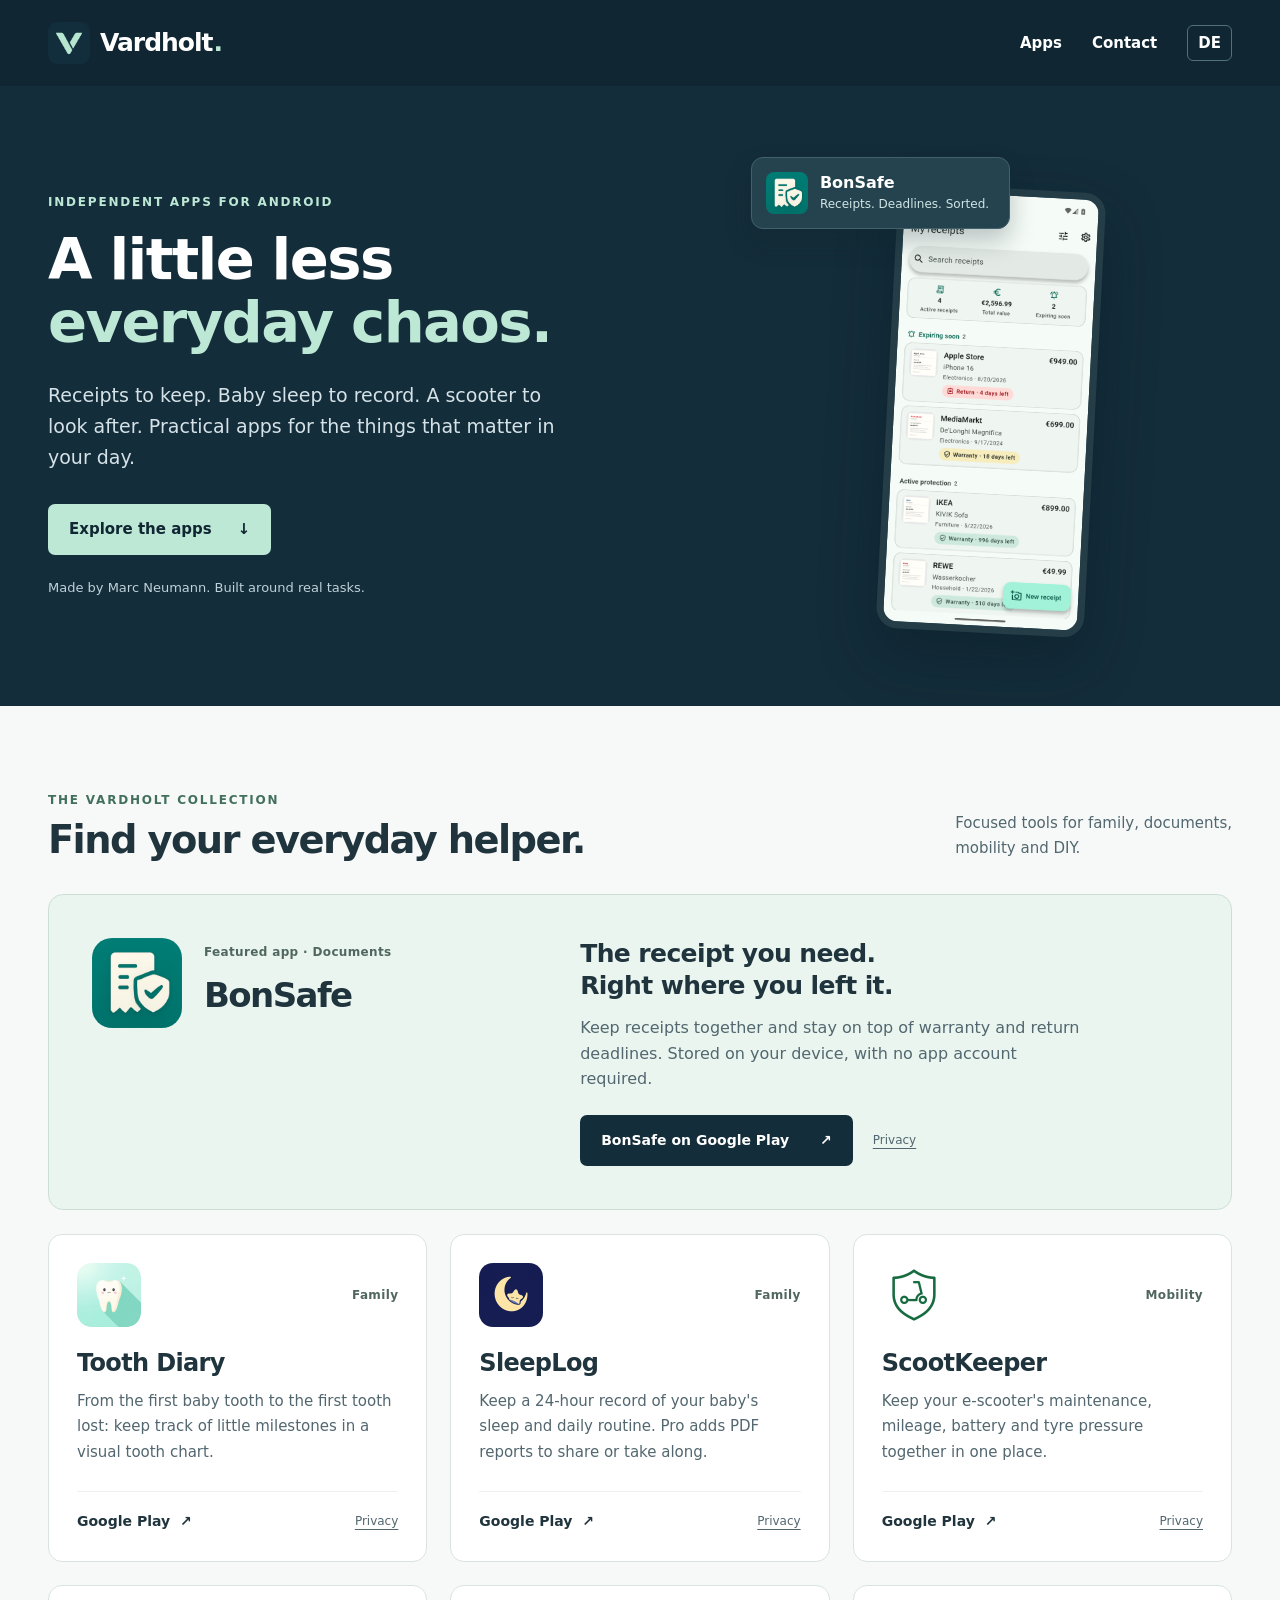
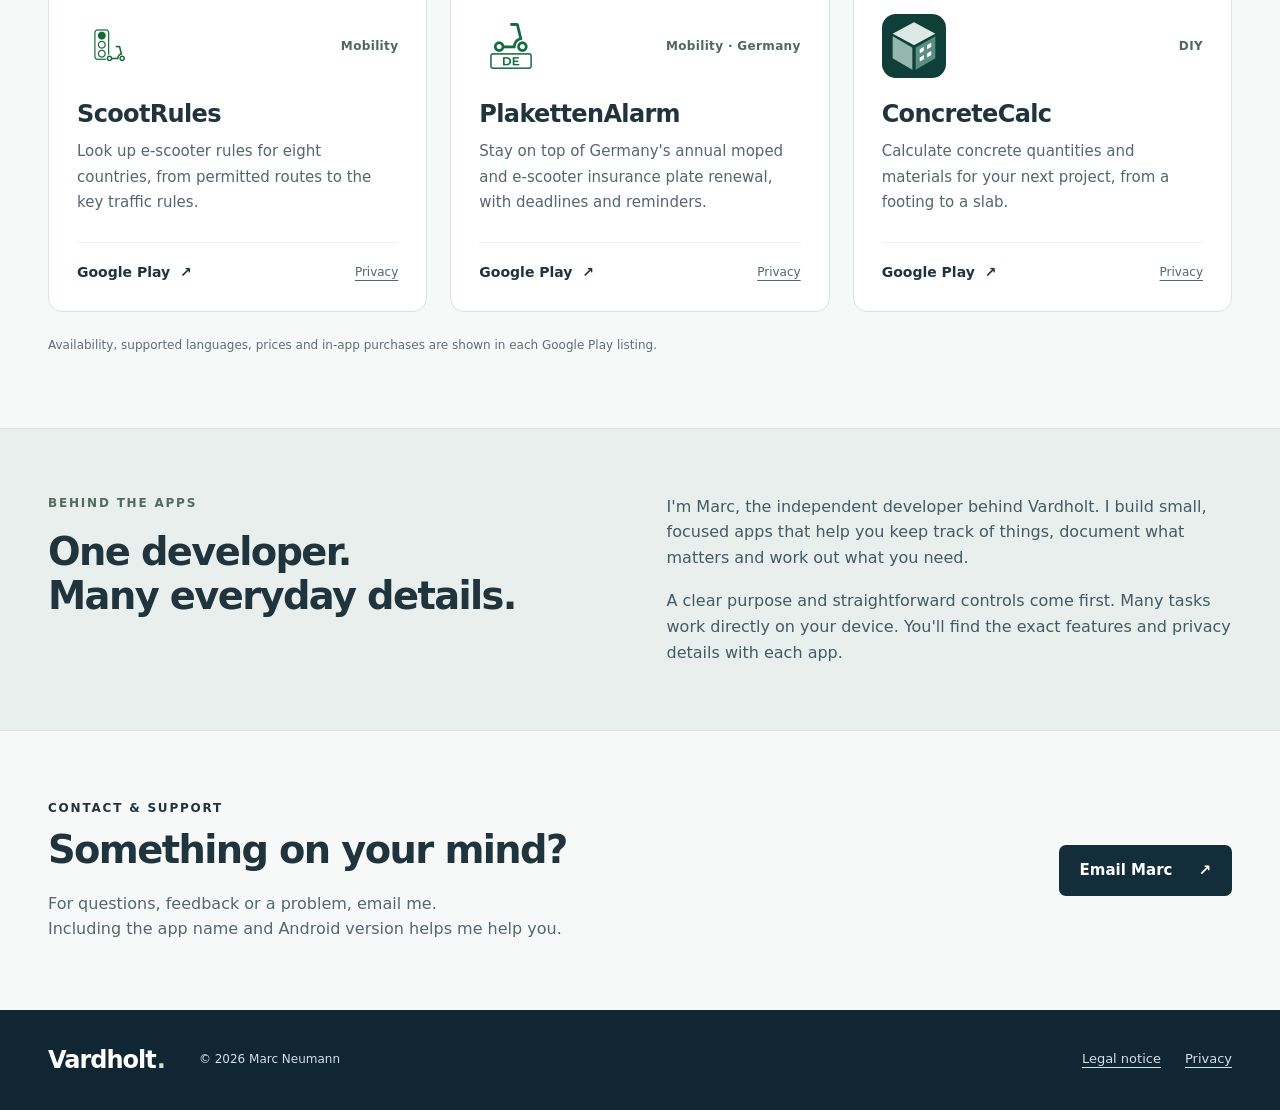
==== en/index.html @ f0db3913 "Build bilingual Vardholt developer website" ====
<!doctype html>
<html lang="en">
<head>
<meta charset="utf-8">
<meta name="viewport" content="width=device-width, initial-scale=1">
<meta name="color-scheme" content="light">
<meta name="theme-color" content="#142d3a">
<meta name="description" content="Discover BonSafe, Tooth Diary, SleepLog and more. Independent Android apps for family, documents, mobility and DIY.">
<meta name="referrer" content="strict-origin-when-cross-origin">
<title>Vardholt — Practical apps for everyday life</title>
<link rel="canonical" href="https://scorparc.github.io/en/">
<link rel="alternate" hreflang="de" href="https://scorparc.github.io/">
<link rel="alternate" hreflang="en" href="https://scorparc.github.io/en/">
<link rel="icon" type="image/png" href="../assets/vardholt.png">
<link rel="stylesheet" href="../style.css">
<meta property="og:type" content="website">
<meta property="og:site_name" content="Vardholt">
<meta property="og:title" content="Vardholt — Practical apps for everyday life">
<meta property="og:description" content="Discover BonSafe, Tooth Diary, SleepLog and more. Independent Android apps for family, documents, mobility and DIY.">
<meta property="og:url" content="https://scorparc.github.io/en/">
</head>
<body>
<a class="skip-link" href="#main">Skip to content</a>
<header class="site-header"><div class="wrap header-inner">
<a class="brand" href="./" aria-label="Vardholt home"><img src="../assets/vardholt.png" width="42" height="42" alt="">Vardholt<span class="brand-dot" aria-hidden="true">.</span></a>
<nav aria-label="Main navigation"><a href="#apps">Apps</a><a href="#contact">Contact</a><a class="language" href="../" lang="de" aria-label="Deutsch">DE</a></nav>
</div></header>
<main id="main">
<section class="hero"><div class="wrap hero-grid"><div class="hero-copy">
<p class="eyebrow">Independent apps for Android</p>
<h1>A little less<br><span>everyday chaos.</span></h1>
<p class="hero-intro">Receipts to keep. Baby sleep to record. A scooter to look after. Practical apps for the things that matter in your day.</p>
<a class="button button-mint" href="#apps">Explore the apps <span aria-hidden="true">↓</span></a>
<p class="hero-note">Made by Marc Neumann. Built around real tasks.</p>
</div><div class="hero-preview"><div class="preview-tag"><img src="../assets/bonsafe.png" width="42" height="42" alt=""><div><strong>BonSafe</strong><span>Receipts. Deadlines. Sorted.</span></div></div>
<img class="phone-screen" src="../assets/bonsafe-preview-en.png" alt="BonSafe dashboard with saved receipts and upcoming warranty deadlines." width="1080" height="2400" fetchpriority="high">
</div></div></section>
<section class="apps-section wrap" id="apps" aria-labelledby="apps-title"><div class="section-heading"><div><p class="eyebrow">The Vardholt collection</p><h2 id="apps-title">Find your everyday helper.</h2></div><p>Focused tools for family, documents, <br>mobility and DIY.</p></div>
<article class="featured-app"><div class="featured-identity"><img src="../assets/bonsafe.png" width="108" height="108" alt="" loading="lazy"><div><span class="category">Featured app · Documents</span><h3>BonSafe</h3></div></div>
<div class="featured-copy"><h4>The receipt you need.<br>Right where you left it.</h4><p>Keep receipts together and stay on top of warranty and return deadlines. Stored on your device, with no app account required.</p>
<div class="app-links"><a class="button button-dark" href="https://play.google.com/store/apps/details?id=de.bonsafe.app&amp;hl=en">BonSafe on Google Play <span aria-hidden="true">↗</span></a><a class="privacy-link" href="https://scorparc.github.io/legal/bonsafe/datenschutz_en.html">Privacy</a></div></div></article>
<div class="app-grid"><article class="app-card"><div class="app-card-top"><img src="../assets/tooth-diary.png" alt="" width="68" height="68" loading="lazy"><span class="category">Family</span></div><h3>Tooth Diary</h3><p>From the first baby tooth to the first tooth lost: keep track of little milestones in a visual tooth chart.</p><div class="app-links"><a href="https://play.google.com/store/apps/details?id=de.zahntagebuch.app&amp;hl=en" aria-label="Tooth Diary on Google Play">Google Play <span aria-hidden="true">↗</span></a><a class="privacy-link" href="https://scorparc.github.io/legal/zahntagebuch/datenschutz_en.html">Privacy</a></div></article>
<article class="app-card"><div class="app-card-top"><img src="../assets/sleep-log.png" alt="" width="68" height="68" loading="lazy"><span class="category">Family</span></div><h3>SleepLog</h3><p>Keep a 24-hour record of your baby's sleep and daily routine. Pro adds PDF reports to share or take along.</p><div class="app-links"><a href="https://play.google.com/store/apps/details?id=de.sleeplog.app&amp;hl=en" aria-label="SleepLog on Google Play">Google Play <span aria-hidden="true">↗</span></a><a class="privacy-link" href="https://scorparc.github.io/legal/sleeplog/datenschutz_en.html">Privacy</a></div></article>
<article class="app-card"><div class="app-card-top"><img src="../assets/scoot-keeper.png" alt="" width="68" height="68" loading="lazy"><span class="category">Mobility</span></div><h3>ScootKeeper</h3><p>Keep your e-scooter's maintenance, mileage, battery and tyre pressure together in one place.</p><div class="app-links"><a href="https://play.google.com/store/apps/details?id=de.scootkeeper.app&amp;hl=en" aria-label="ScootKeeper on Google Play">Google Play <span aria-hidden="true">↗</span></a><a class="privacy-link" href="https://scorparc.github.io/legal/scootkeeper/datenschutz_en.html">Privacy</a></div></article>
<article class="app-card"><div class="app-card-top"><img src="../assets/scoot-rules.png" alt="" width="68" height="68" loading="lazy"><span class="category">Mobility</span></div><h3>ScootRules</h3><p>Look up e-scooter rules for eight countries, from permitted routes to the key traffic rules.</p><div class="app-links"><a href="https://play.google.com/store/apps/details?id=de.scootrules.app&amp;hl=en" aria-label="ScootRules on Google Play">Google Play <span aria-hidden="true">↗</span></a><a class="privacy-link" href="https://scorparc.github.io/legal/scootrules/datenschutz_en.html">Privacy</a></div></article>
<article class="app-card"><div class="app-card-top"><img src="../assets/plate-alert.png" alt="" width="68" height="68" loading="lazy"><span class="category">Mobility · Germany</span></div><h3>PlakettenAlarm</h3><p>Stay on top of Germany's annual moped and e-scooter insurance plate renewal, with deadlines and reminders.</p><div class="app-links"><a href="https://play.google.com/store/apps/details?id=de.plakettenalarm.app&amp;hl=en" aria-label="PlakettenAlarm on Google Play">Google Play <span aria-hidden="true">↗</span></a><a class="privacy-link" href="https://scorparc.github.io/legal/plakettenalarm/datenschutz_en.html">Privacy</a></div></article>
<article class="app-card"><div class="app-card-top"><img src="../assets/concrete-calc.png" alt="" width="68" height="68" loading="lazy"><span class="category">DIY</span></div><h3>ConcreteCalc</h3><p>Calculate concrete quantities and materials for your next project, from a footing to a slab.</p><div class="app-links"><a href="https://play.google.com/store/apps/details?id=de.concretecalc.app&amp;hl=en" aria-label="ConcreteCalc on Google Play">Google Play <span aria-hidden="true">↗</span></a><a class="privacy-link" href="https://scorparc.github.io/legal/concretecalc/datenschutz_en.html">Privacy</a></div></article></div><p class="store-note">Availability, supported languages, prices and in-app purchases are shown in each Google Play listing.</p></section>
<section class="about-section" aria-labelledby="about-title"><div class="wrap about-grid"><div><p class="eyebrow">Behind the apps</p><h2 id="about-title">One developer.<br>Many everyday details.</h2></div><div class="about-copy">
<p>I'm Marc, the independent developer behind Vardholt. I build small, focused apps that help you keep track of things, document what matters and work out what you need.</p>
<p>A clear purpose and straightforward controls come first. Many tasks work directly on your device. You'll find the exact features and privacy details with each app.</p>
</div></div></section>
<section class="contact-section wrap" id="contact" aria-labelledby="contact-title"><div><p class="eyebrow">Contact & support</p><h2 id="contact-title">Something on your mind?</h2><p>For questions, feedback or a problem, email me.<br>Including the app name and Android version helps me help you.</p></div><a class="button button-dark" href="mailto:marc.neumann.neu@gmail.com">Email Marc <span aria-hidden="true">↗</span></a></section>
</main>
<footer class="site-footer"><div class="wrap footer-inner"><a class="brand footer-brand" href="./">Vardholt<span class="brand-dot" aria-hidden="true">.</span></a><p>© 2026 Marc Neumann</p><nav aria-label="Legal information"><a href="https://scorparc.github.io/legal/impressum_en.html">Legal notice</a><a href="privacy.html">Privacy</a></nav></div></footer>
</body>
</html>
---- style.css ----
:root{--ink:#142d3a;--ink-deep:#102632;--mint:#bce8d5;--mint-light:#eaf5ef;--text:#20343d;--muted:#52676f;--paper:#f7f9f8;--line:#d9e4df}
*{box-sizing:border-box}html{scroll-behavior:smooth;scroll-padding-top:30px}body{margin:0;background:var(--paper);color:var(--text);font-family:system-ui,-apple-system,"Segoe UI",sans-serif;font-size:16px;line-height:1.6}a{color:inherit;text-underline-offset:4px}a:focus-visible{outline:3px solid #087b58;outline-offset:5px}img{display:block;max-width:100%;height:auto}.wrap{width:min(1184px,calc(100% - 80px));margin-inline:auto}.skip-link{position:absolute;top:-100px;left:16px;z-index:10;background:white;padding:12px}.skip-link:focus{top:8px}
.site-header{background:var(--ink-deep);color:#fff}.header-inner{min-height:86px;display:flex;align-items:center;justify-content:space-between;gap:20px}.brand{display:inline-flex;align-items:center;gap:10px;font-size:25px;font-weight:720;letter-spacing:-1px;text-decoration:none}.brand img{border-radius:9px}.brand-dot{color:var(--mint);margin-left:-9px}.site-header nav{display:flex;gap:30px;align-items:center}.site-header nav a{text-decoration:none;font-size:15px;font-weight:550}.site-header nav a:hover{text-decoration:underline}.language{padding:5px 10px;border:1px solid #52717c;border-radius:6px}
.hero{background:var(--ink);color:white;overflow:hidden}.hero-grid{display:grid;grid-template-columns:1.15fr .85fr;align-items:center;gap:52px;min-height:620px;padding-block:56px}.eyebrow{text-transform:uppercase;font-size:12px;letter-spacing:1.8px;font-weight:700;line-height:1.5;margin:0 0 18px}.hero .eyebrow{color:var(--mint)}h1,h2,h3,h4{line-height:1.08;letter-spacing:-1.6px;margin:0}h1{font-size:clamp(44px,4.5vw,65px);font-weight:720}.hero h1 span{color:var(--mint)}.hero-intro{max-width:510px;color:#d5e2e7;font-size:19px;line-height:1.65;margin:26px 0 30px}.button{display:inline-flex;align-items:center;justify-content:center;gap:26px;min-height:51px;padding:12px 21px;border-radius:7px;text-decoration:none;font-weight:650;font-size:15px;transition:transform .15s,background .15s}.button:hover{transform:translateY(-2px)}.button-mint{background:var(--mint);color:var(--ink-deep)}.button-mint:hover{background:#d7f4e6}.button-dark{background:var(--ink);color:#fff}.button-dark:hover{background:#244b5a}.hero-note{font-size:13px;color:#bed2d9;margin:23px 0 0}.hero-preview{min-height:490px;display:flex;align-items:center;justify-content:center;position:relative;padding-top:30px}.phone-screen{width:208px;border-radius:21px;border:7px solid #243d47;box-shadow:0 25px 55px #081c2670;transform:rotate(3deg)}.preview-tag{position:absolute;z-index:1;top:6px;left:0;display:flex;gap:12px;align-items:center;padding:14px 20px 14px 14px;border:1px solid #43616c;border-radius:12px;background:#24434e;box-shadow:0 12px 25px #0c222840}.preview-tag img{border-radius:8px}.preview-tag strong,.preview-tag span{display:block}.preview-tag strong{font-size:16px;line-height:1.4}.preview-tag span{font-size:12px;color:#d2e4e5}
.apps-section{padding-block:85px 72px}.section-heading{display:flex;justify-content:space-between;gap:30px;align-items:flex-end;margin-bottom:34px}.section-heading .eyebrow{color:#43705d;margin-bottom:10px}h2{font-size:clamp(29px,3vw,39px);font-weight:690}.section-heading>p{color:var(--muted);font-size:15px;margin:0;line-height:1.65}.featured-app{display:grid;grid-template-columns:1fr 1.35fr;gap:38px;background:var(--mint-light);padding:43px;border:1px solid #cddfd4;border-radius:15px;margin-bottom:24px}.featured-identity{display:flex;align-items:flex-start;gap:22px}.featured-identity img{width:90px;border-radius:20px}.featured-identity h3{font-size:34px;margin-top:13px}.category{color:#506660;font-size:12px;font-weight:650;letter-spacing:.35px;line-height:1.5}.featured-copy h4{font-size:25px;letter-spacing:-.6px;line-height:1.25}.featured-copy p{color:var(--muted);margin:14px 0 23px;max-width:510px}.app-links{display:flex;align-items:center;gap:20px;flex-wrap:wrap}.app-links>a:first-child{font-weight:650;text-decoration:none;font-size:14px}.app-links>a:first-child:not(.button):hover{text-decoration:underline}.app-links span{margin-left:5px}.privacy-link{font-size:12px;color:#52666f}.app-grid{display:grid;grid-template-columns:repeat(3,1fr);gap:23px}.app-card{background:white;border:1px solid var(--line);border-radius:14px;padding:28px;display:flex;flex-direction:column}.app-card-top{display:flex;justify-content:space-between;gap:16px;align-items:center}.app-card-top img{width:64px;flex:none;border-radius:14px}.app-card-top .category{max-width:150px;text-align:right}.app-card h3{font-size:24px;letter-spacing:-.65px;margin:24px 0 12px}.app-card p{font-size:15px;line-height:1.7;color:var(--muted);margin:0 0 26px}.app-card .app-links{margin-top:auto;justify-content:space-between;gap:10px;padding-top:18px;border-top:1px solid #edf0ee}.store-note{font-size:12px;color:#5c6e75;margin:24px 0 0}
.about-section{background:#e9efec;border-top:1px solid var(--line);border-bottom:1px solid var(--line)}.about-grid{display:grid;grid-template-columns:1fr 1.05fr;gap:80px;padding-block:65px}.about-grid .eyebrow{color:#526b60}.about-grid h2{line-height:1.17}.about-copy p{margin:0 0 18px;color:#425b64;font-size:16px}.about-copy p:last-child{margin:0}.contact-section{padding-block:68px;display:flex;align-items:center;justify-content:space-between;gap:35px}.contact-section .eyebrow{margin-bottom:12px}.contact-section p:not(.eyebrow){color:var(--muted);margin:20px 0 0}.contact-section .button{flex:none}.site-footer{background:var(--ink-deep);color:#d3e0e4}.footer-inner{display:flex;align-items:center;gap:34px;min-height:100px}.footer-brand{font-size:24px;color:white}.footer-inner p{font-size:12px;margin:0;flex:1}.footer-inner nav{display:flex;gap:24px;font-size:13px}.legal-page{max-width:860px;padding-block:68px 90px}.legal-page h1{font-size:46px}.legal-date{color:var(--muted);font-size:14px}.legal-page h2{font-size:24px;margin-top:40px;letter-spacing:-.5px}.legal-page p{line-height:1.8}.legal-page a{overflow-wrap:anywhere}
@media(max-width:1000px){.wrap{width:calc(100% - 48px)}.hero-grid{gap:20px;grid-template-columns:1.25fr .75fr}.hero h1{font-size:47px}.preview-tag{left:-15px}.app-grid{grid-template-columns:repeat(2,1fr)}.section-heading>p br{display:none}.section-heading>p{max-width:270px}.featured-app{grid-template-columns:1fr 1.25fr;padding:30px;gap:24px}.featured-identity{gap:15px}.featured-identity img{width:68px}.featured-identity h3{font-size:29px}.about-grid{gap:42px}}
@media(max-width:650px){html{scroll-padding-top:20px}.wrap{width:calc(100% - 40px)}.header-inner{min-height:74px;gap:14px}.brand{font-size:22px;gap:8px}.brand img{width:34px}.site-header nav{gap:16px}.site-header nav a{font-size:13px}.language{padding:3px 7px}.hero-grid{grid-template-columns:1fr;gap:28px;padding-block:44px 38px}.hero h1{font-size:clamp(38px,8.6vw,54px)}.hero-intro{font-size:17px;margin-top:22px}.hero-note{font-size:12px}.hero-preview{min-height:400px;padding-top:26px;max-width:320px;width:100%;margin-inline:auto}.phone-screen{width:170px}.preview-tag{top:0;left:0;padding:11px 14px 11px 11px}.preview-tag span{font-size:11px}.preview-tag strong{font-size:14px}.preview-tag img{width:35px}.apps-section{padding-block:51px 45px}.section-heading{display:block;margin-bottom:25px}.section-heading>p{max-width:none;margin-top:17px}.section-heading h2{font-size:30px}.featured-app{grid-template-columns:1fr;gap:27px;padding:25px}.featured-identity{align-items:center;gap:17px}.featured-identity img{width:64px;border-radius:14px}.featured-identity h3{margin-top:5px;font-size:29px}.featured-copy h4{font-size:24px}.featured-copy p{font-size:15px}.app-grid{grid-template-columns:1fr;gap:17px}.app-card{padding:25px}.app-card p{font-size:16px}.app-card h3{margin-top:21px}.about-grid{grid-template-columns:1fr;gap:24px;padding-block:46px}.about-grid h2{font-size:30px}.contact-section{padding-block:48px;display:block}.contact-section h2{font-size:30px}.contact-section .button{margin-top:25px}.contact-section br{display:none}.footer-inner{flex-wrap:wrap;gap:17px 25px;padding-block:28px}.footer-inner p{flex:auto}.footer-inner nav{width:100%;gap:22px}.legal-page{padding-block:42px 60px}.legal-page h1{font-size:36px;overflow-wrap:break-word}}
@media(max-width:360px){.header-inner{flex-wrap:wrap;padding-block:14px;gap:12px}.site-header nav{width:100%;justify-content:space-between}.brand{font-size:22px}}
@media(prefers-reduced-motion:reduce){html{scroll-behavior:auto}.button{transition:none}.button:hover{transform:none}}
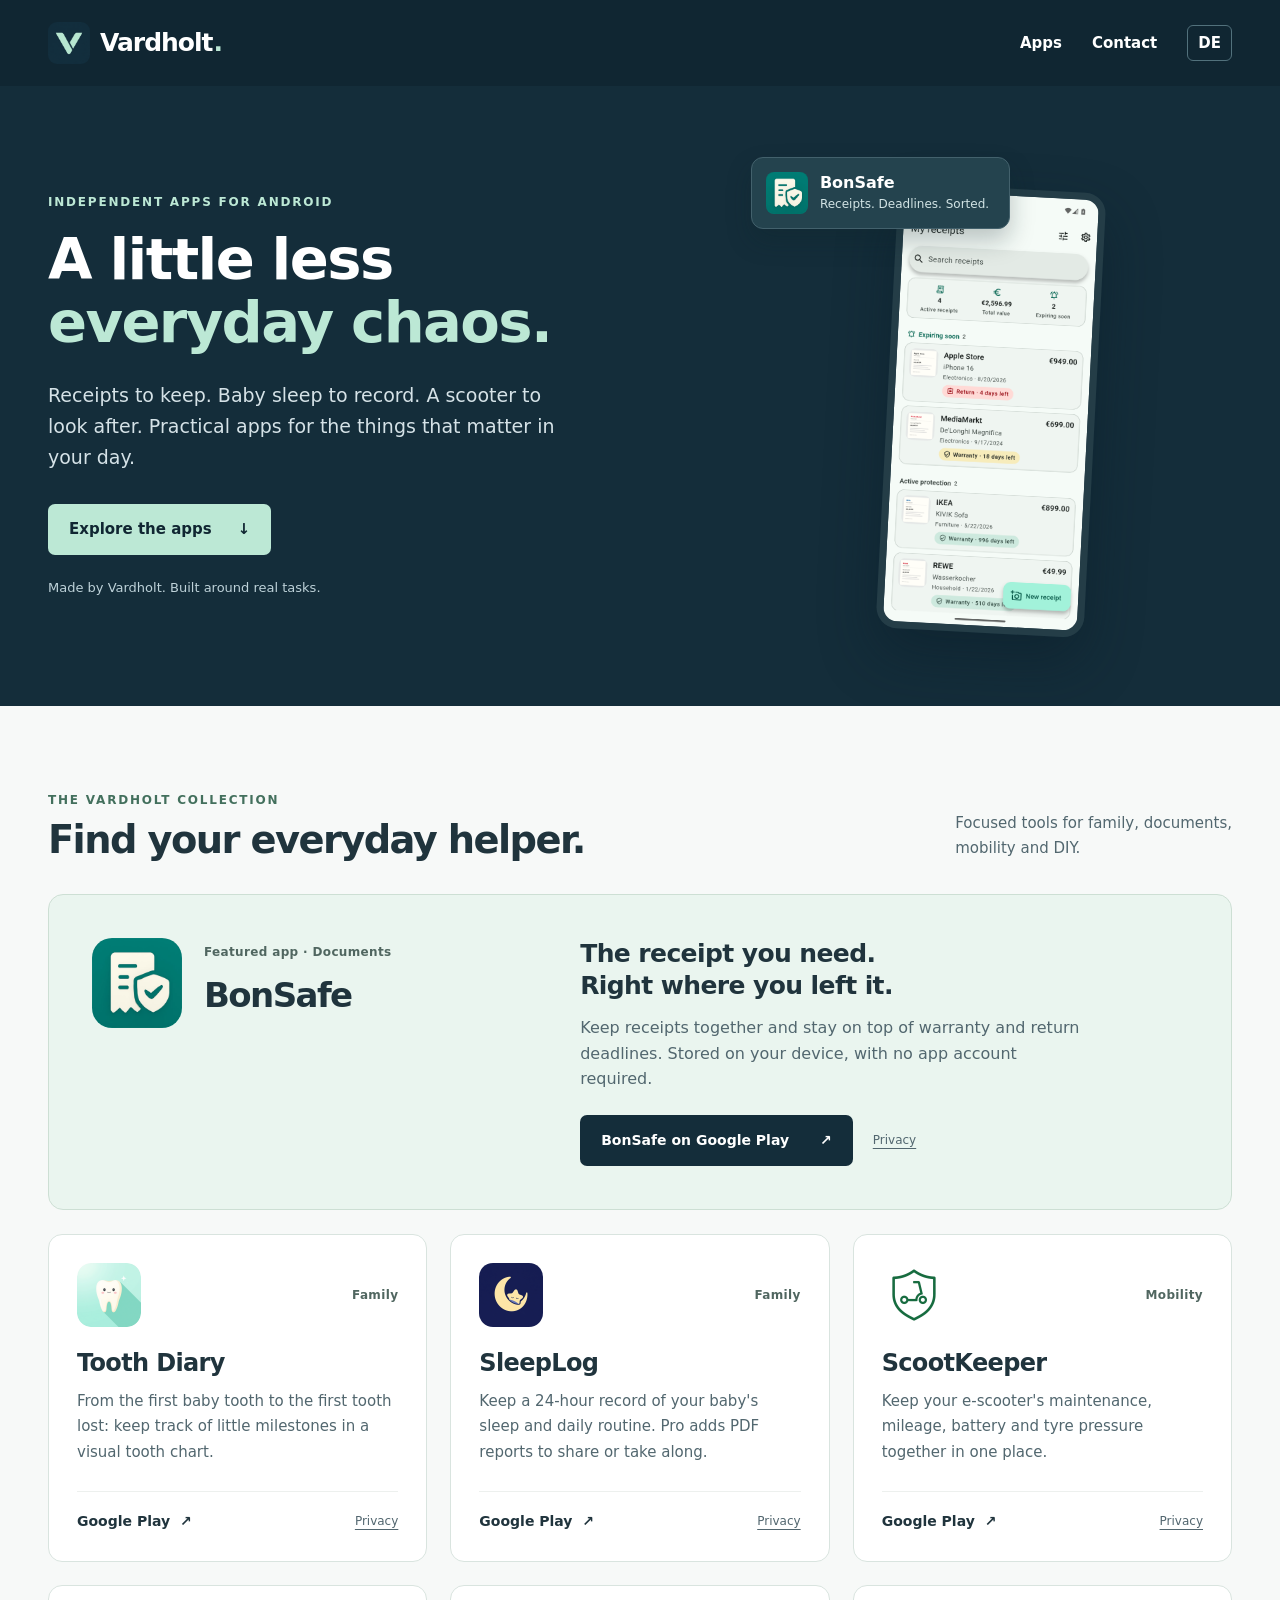
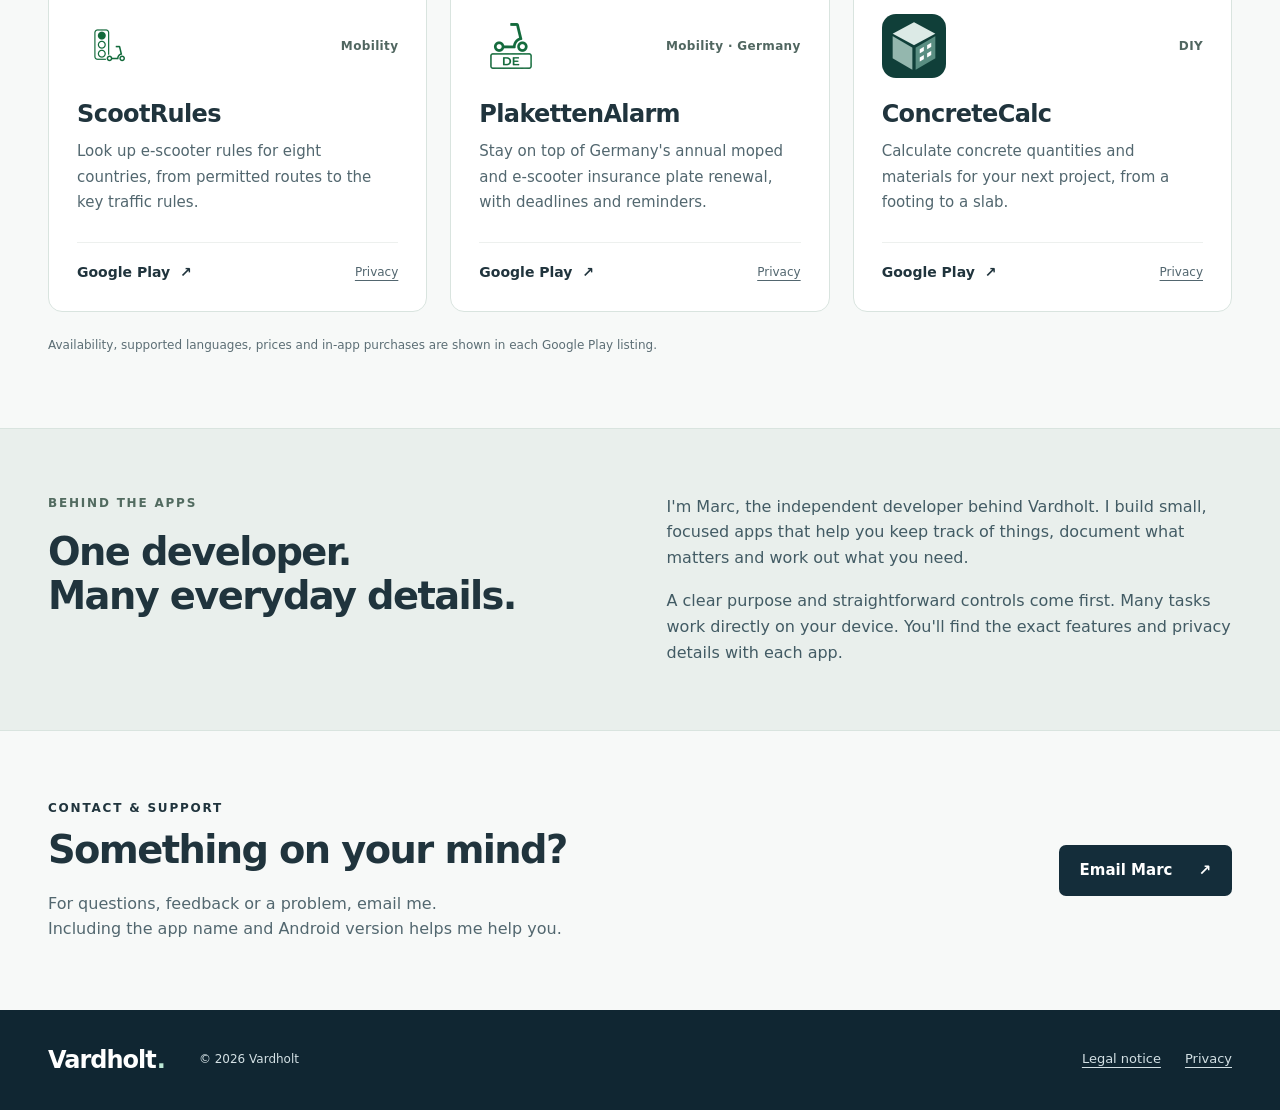
==== commit dd7efc0d: "Publish the current state as a fresh history" ====
--- a/en/index.html
+++ b/en/index.html
@@ -31,7 +31,7 @@
 <h1>A little less<br><span>everyday chaos.</span></h1>
 <p class="hero-intro">Receipts to keep. Baby sleep to record. A scooter to look after. Practical apps for the things that matter in your day.</p>
 <a class="button button-mint" href="#apps">Explore the apps <span aria-hidden="true">↓</span></a>
-<p class="hero-note">Made by Marc Neumann. Built around real tasks.</p>
+<p class="hero-note">Made by Vardholt. Built around real tasks.</p>
 </div><div class="hero-preview"><div class="preview-tag"><img src="../assets/bonsafe.png" width="42" height="42" alt=""><div><strong>BonSafe</strong><span>Receipts. Deadlines. Sorted.</span></div></div>
 <img class="phone-screen" src="../assets/bonsafe-preview-en.png" alt="BonSafe dashboard with saved receipts and upcoming warranty deadlines." width="1080" height="2400" fetchpriority="high">
 </div></div></section>
@@ -49,8 +49,8 @@
 <p>I'm Marc, the independent developer behind Vardholt. I build small, focused apps that help you keep track of things, document what matters and work out what you need.</p>
 <p>A clear purpose and straightforward controls come first. Many tasks work directly on your device. You'll find the exact features and privacy details with each app.</p>
 </div></div></section>
-<section class="contact-section wrap" id="contact" aria-labelledby="contact-title"><div><p class="eyebrow">Contact & support</p><h2 id="contact-title">Something on your mind?</h2><p>For questions, feedback or a problem, email me.<br>Including the app name and Android version helps me help you.</p></div><a class="button button-dark" href="mailto:marc.neumann.neu@gmail.com">Email Marc <span aria-hidden="true">↗</span></a></section>
+<section class="contact-section wrap" id="contact" aria-labelledby="contact-title"><div><p class="eyebrow">Contact & support</p><h2 id="contact-title">Something on your mind?</h2><p>For questions, feedback or a problem, email me.<br>Including the app name and Android version helps me help you.</p></div><a class="button button-dark" href="mailto:vardholt@gmail.com">Email Marc <span aria-hidden="true">↗</span></a></section>
 </main>
-<footer class="site-footer"><div class="wrap footer-inner"><a class="brand footer-brand" href="./">Vardholt<span class="brand-dot" aria-hidden="true">.</span></a><p>© 2026 Marc Neumann</p><nav aria-label="Legal information"><a href="https://scorparc.github.io/legal/impressum_en.html">Legal notice</a><a href="privacy.html">Privacy</a></nav></div></footer>
+<footer class="site-footer"><div class="wrap footer-inner"><a class="brand footer-brand" href="./">Vardholt<span class="brand-dot" aria-hidden="true">.</span></a><p>© 2026 Vardholt</p><nav aria-label="Legal information"><a href="https://scorparc.github.io/legal/impressum_en.html">Legal notice</a><a href="privacy.html">Privacy</a></nav></div></footer>
 </body>
 </html>
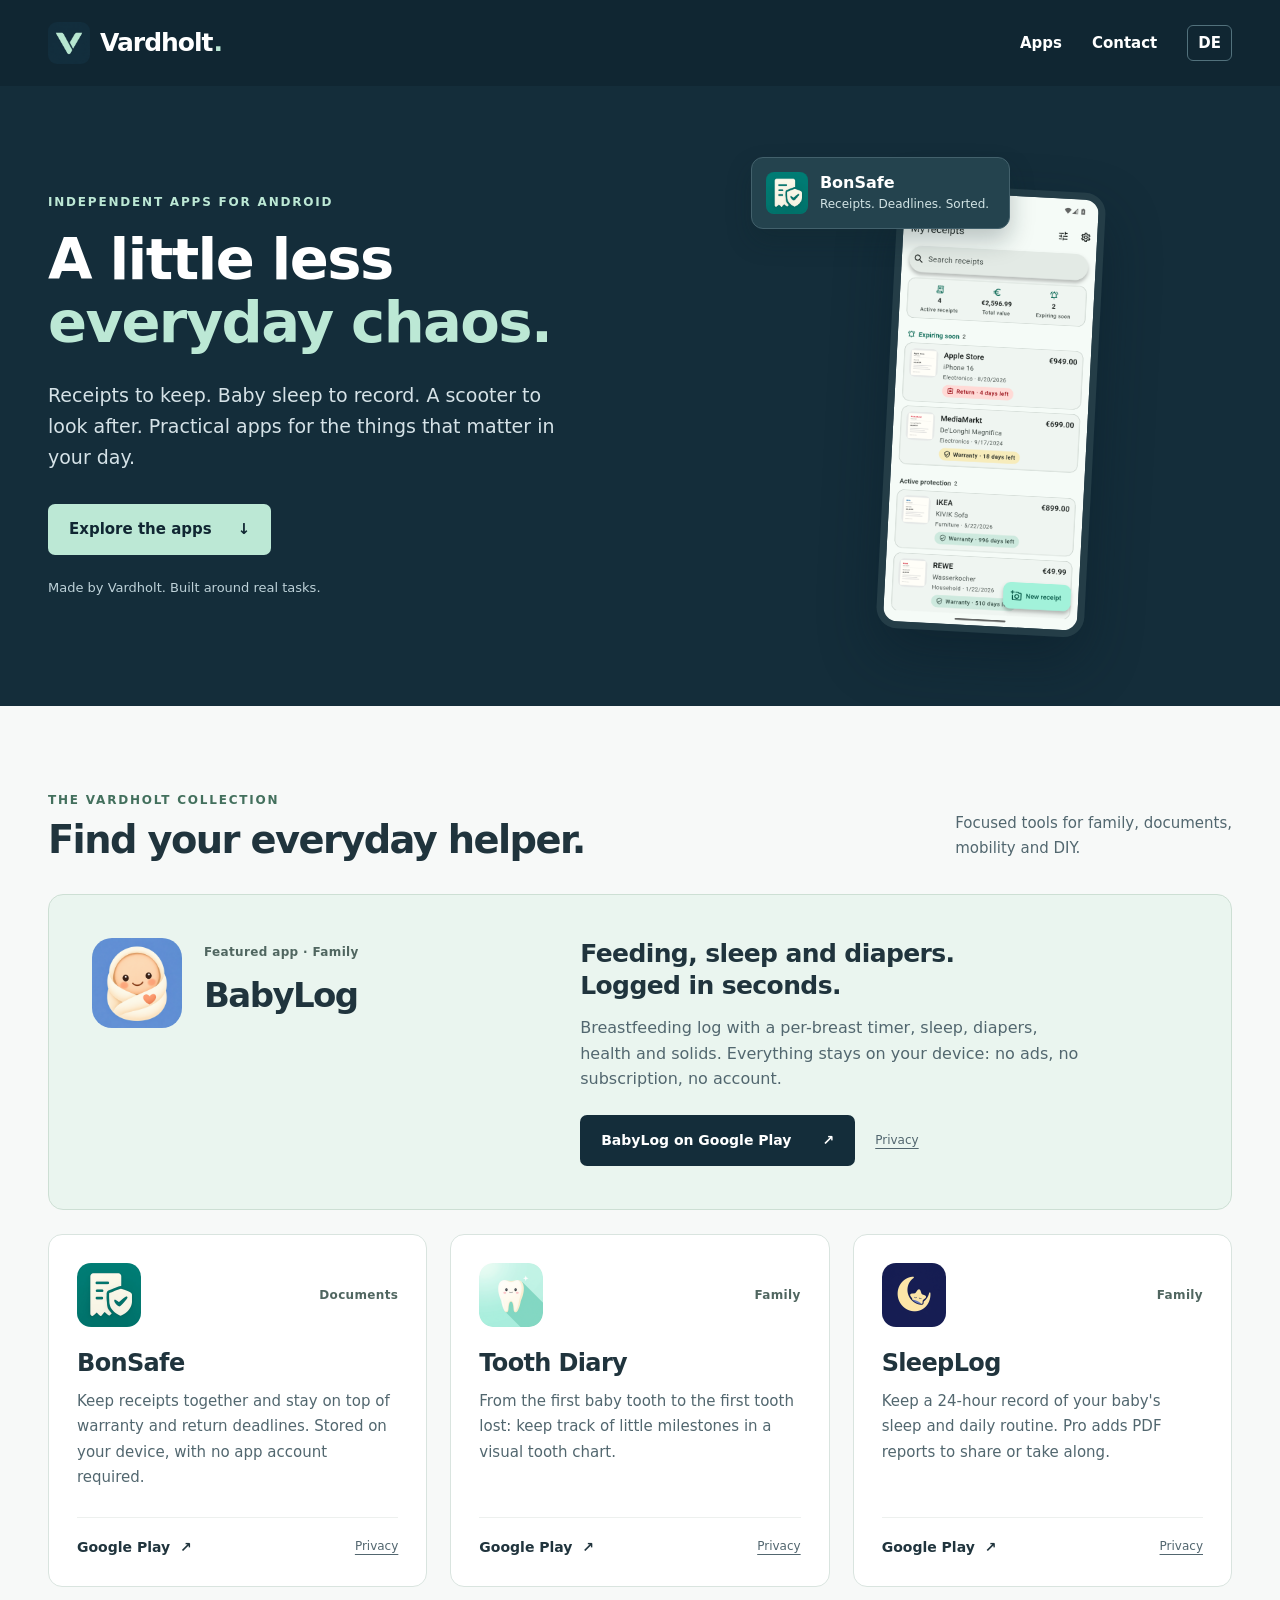
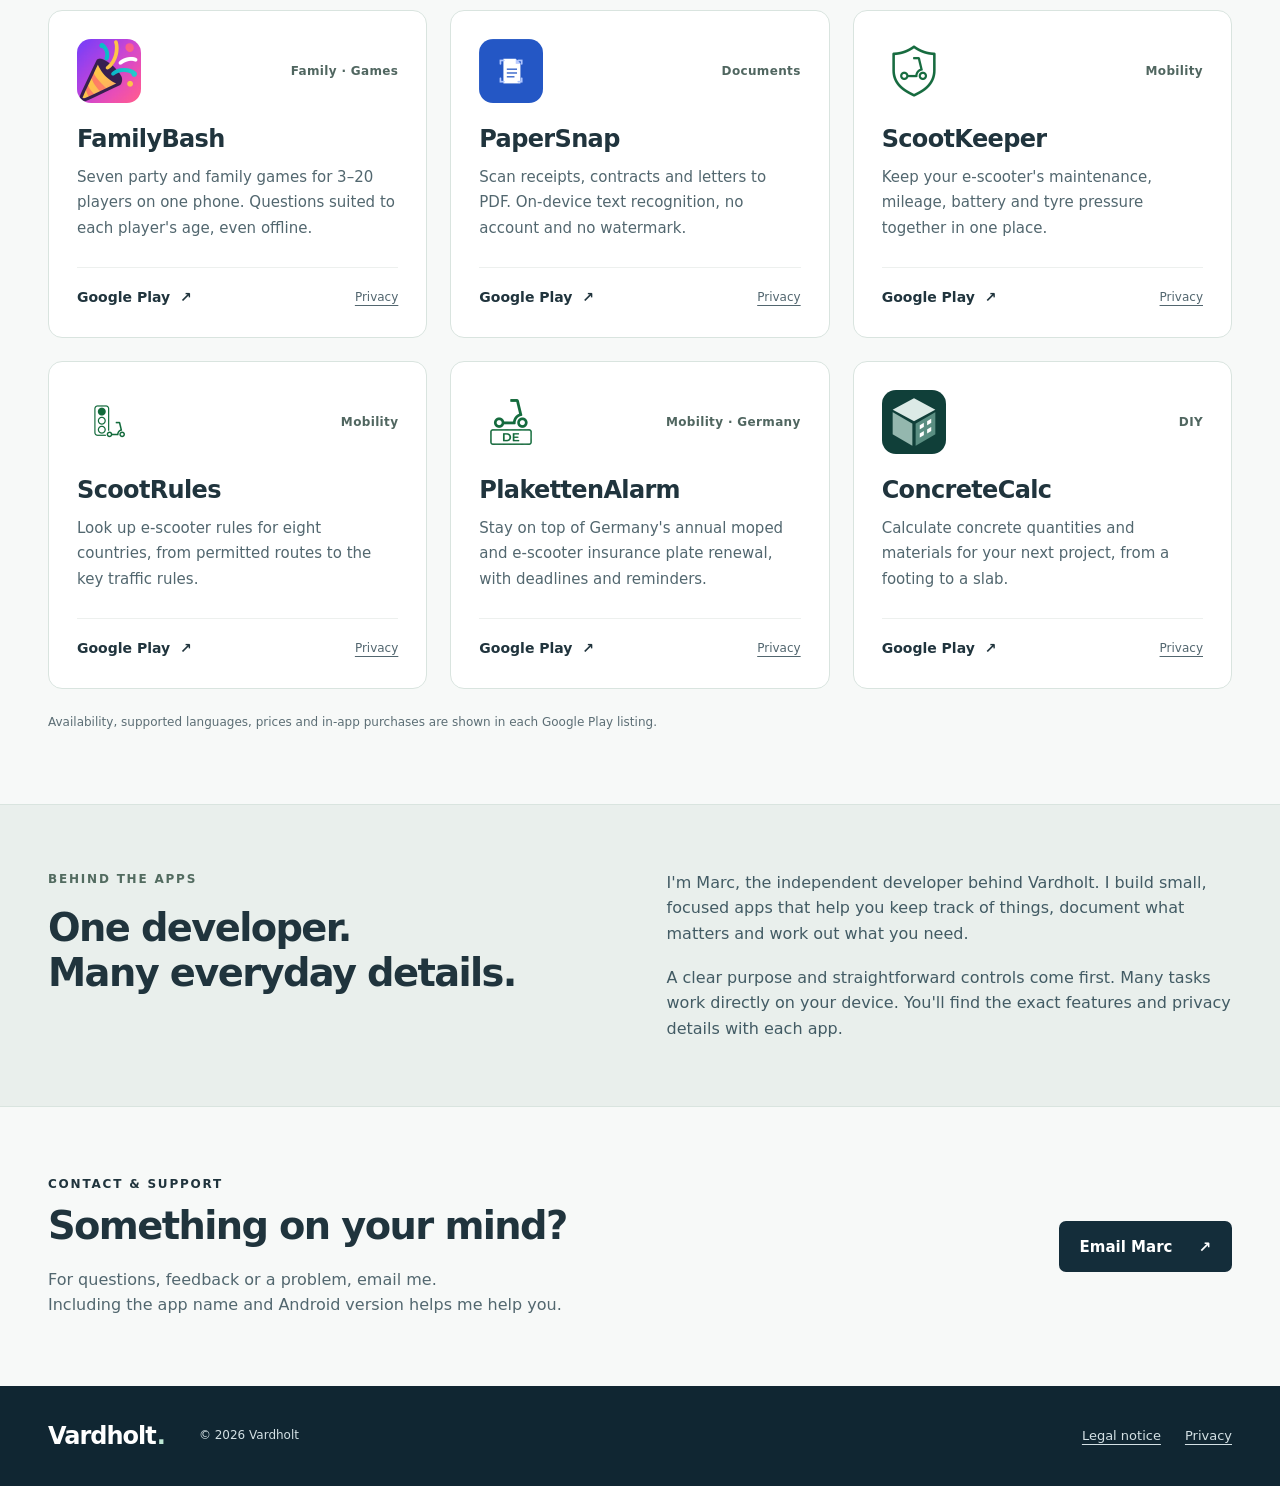
==== commit d65944dc: "Feature BabyLog, add FamilyBash and PaperSnap, tag Play links Co-Authored-By: Claude Opus 5.5 <norep" ====
--- a/en/index.html
+++ b/en/index.html
@@ -5,7 +5,7 @@
 <meta name="viewport" content="width=device-width, initial-scale=1">
 <meta name="color-scheme" content="light">
 <meta name="theme-color" content="#142d3a">
-<meta name="description" content="Discover BonSafe, Tooth Diary, SleepLog and more. Independent Android apps for family, documents, mobility and DIY.">
+<meta name="description" content="BabyLog, BonSafe, ZahnTagebuch, FamilyBash and more: independent Android apps for family, documents, mobility and DIY. Offline-first, no account.">
 <meta name="referrer" content="strict-origin-when-cross-origin">
 <title>Vardholt — Practical apps for everyday life</title>
 <link rel="canonical" href="https://scorparc.github.io/en/">
@@ -16,8 +16,9 @@
 <meta property="og:type" content="website">
 <meta property="og:site_name" content="Vardholt">
 <meta property="og:title" content="Vardholt — Practical apps for everyday life">
-<meta property="og:description" content="Discover BonSafe, Tooth Diary, SleepLog and more. Independent Android apps for family, documents, mobility and DIY.">
+<meta property="og:description" content="BabyLog, BonSafe, ZahnTagebuch, FamilyBash and more: independent Android apps for family, documents, mobility and DIY. Offline-first, no account.">
 <meta property="og:url" content="https://scorparc.github.io/en/">
+<script type="application/ld+json">{"@context":"https://schema.org","@graph":[{"@type":"Organization","@id":"https://scorparc.github.io/#org","name":"Vardholt","url":"https://scorparc.github.io/","logo":"https://scorparc.github.io/assets/vardholt.png","email":"vardholt@gmail.com"},{"@type":"WebSite","name":"Vardholt","url":"https://scorparc.github.io/en/","inLanguage":"en","publisher":{"@id":"https://scorparc.github.io/#org"}},{"@type":"ItemList","name":"Vardholt Apps","itemListElement":[{"@type":"ListItem","position":1,"item":{"@type":"MobileApplication","name":"BabyLog","operatingSystem":"Android","applicationCategory":"HealthApplication","url":"https://play.google.com/store/apps/details?id=de.babylog.app&hl=en","author":{"@id":"https://scorparc.github.io/#org"}}},{"@type":"ListItem","position":2,"item":{"@type":"MobileApplication","name":"BonSafe","operatingSystem":"Android","applicationCategory":"UtilitiesApplication","url":"https://play.google.com/store/apps/details?id=de.bonsafe.app&hl=en","author":{"@id":"https://scorparc.github.io/#org"}}},{"@type":"ListItem","position":3,"item":{"@type":"MobileApplication","name":"ZahnTagebuch","operatingSystem":"Android","applicationCategory":"HealthApplication","url":"https://play.google.com/store/apps/details?id=de.zahntagebuch.app&hl=en","author":{"@id":"https://scorparc.github.io/#org"}}},{"@type":"ListItem","position":4,"item":{"@type":"MobileApplication","name":"SleepLog","operatingSystem":"Android","applicationCategory":"HealthApplication","url":"https://play.google.com/store/apps/details?id=de.sleeplog.app&hl=en","author":{"@id":"https://scorparc.github.io/#org"}}},{"@type":"ListItem","position":5,"item":{"@type":"MobileApplication","name":"FamilyBash","operatingSystem":"Android","applicationCategory":"GameApplication","url":"https://play.google.com/store/apps/details?id=de.familybash.app&hl=en","author":{"@id":"https://scorparc.github.io/#org"}}},{"@type":"ListItem","position":6,"item":{"@type":"MobileApplication","name":"PaperSnap","operatingSystem":"Android","applicationCategory":"BusinessApplication","url":"https://play.google.com/store/apps/details?id=de.papersnap.app&hl=en","author":{"@id":"https://scorparc.github.io/#org"}}},{"@type":"ListItem","position":7,"item":{"@type":"MobileApplication","name":"ScootKeeper","operatingSystem":"Android","applicationCategory":"UtilitiesApplication","url":"https://play.google.com/store/apps/details?id=de.scootkeeper.app&hl=en","author":{"@id":"https://scorparc.github.io/#org"}}},{"@type":"ListItem","position":8,"item":{"@type":"MobileApplication","name":"ScootRules","operatingSystem":"Android","applicationCategory":"TravelApplication","url":"https://play.google.com/store/apps/details?id=de.scootrules.app&hl=en","author":{"@id":"https://scorparc.github.io/#org"}}},{"@type":"ListItem","position":9,"item":{"@type":"MobileApplication","name":"PlakettenAlarm","operatingSystem":"Android","applicationCategory":"UtilitiesApplication","url":"https://play.google.com/store/apps/details?id=de.plakettenalarm.app&hl=en","author":{"@id":"https://scorparc.github.io/#org"}}},{"@type":"ListItem","position":10,"item":{"@type":"MobileApplication","name":"ConcreteCalc","operatingSystem":"Android","applicationCategory":"UtilitiesApplication","url":"https://play.google.com/store/apps/details?id=de.concretecalc.app&hl=en","author":{"@id":"https://scorparc.github.io/#org"}}}]}]}</script>
 </head>
 <body>
 <a class="skip-link" href="#main">Skip to content</a>
@@ -36,15 +37,18 @@
 <img class="phone-screen" src="../assets/bonsafe-preview-en.png" alt="BonSafe dashboard with saved receipts and upcoming warranty deadlines." width="1080" height="2400" fetchpriority="high">
 </div></div></section>
 <section class="apps-section wrap" id="apps" aria-labelledby="apps-title"><div class="section-heading"><div><p class="eyebrow">The Vardholt collection</p><h2 id="apps-title">Find your everyday helper.</h2></div><p>Focused tools for family, documents, <br>mobility and DIY.</p></div>
-<article class="featured-app"><div class="featured-identity"><img src="../assets/bonsafe.png" width="108" height="108" alt="" loading="lazy"><div><span class="category">Featured app · Documents</span><h3>BonSafe</h3></div></div>
-<div class="featured-copy"><h4>The receipt you need.<br>Right where you left it.</h4><p>Keep receipts together and stay on top of warranty and return deadlines. Stored on your device, with no app account required.</p>
-<div class="app-links"><a class="button button-dark" href="https://play.google.com/store/apps/details?id=de.bonsafe.app&amp;hl=en">BonSafe on Google Play <span aria-hidden="true">↗</span></a><a class="privacy-link" href="https://scorparc.github.io/legal/bonsafe/datenschutz_en.html">Privacy</a></div></div></article>
-<div class="app-grid"><article class="app-card"><div class="app-card-top"><img src="../assets/tooth-diary.png" alt="" width="68" height="68" loading="lazy"><span class="category">Family</span></div><h3>Tooth Diary</h3><p>From the first baby tooth to the first tooth lost: keep track of little milestones in a visual tooth chart.</p><div class="app-links"><a href="https://play.google.com/store/apps/details?id=de.zahntagebuch.app&amp;hl=en" aria-label="Tooth Diary on Google Play">Google Play <span aria-hidden="true">↗</span></a><a class="privacy-link" href="https://scorparc.github.io/legal/zahntagebuch/datenschutz_en.html">Privacy</a></div></article>
-<article class="app-card"><div class="app-card-top"><img src="../assets/sleep-log.png" alt="" width="68" height="68" loading="lazy"><span class="category">Family</span></div><h3>SleepLog</h3><p>Keep a 24-hour record of your baby's sleep and daily routine. Pro adds PDF reports to share or take along.</p><div class="app-links"><a href="https://play.google.com/store/apps/details?id=de.sleeplog.app&amp;hl=en" aria-label="SleepLog on Google Play">Google Play <span aria-hidden="true">↗</span></a><a class="privacy-link" href="https://scorparc.github.io/legal/sleeplog/datenschutz_en.html">Privacy</a></div></article>
-<article class="app-card"><div class="app-card-top"><img src="../assets/scoot-keeper.png" alt="" width="68" height="68" loading="lazy"><span class="category">Mobility</span></div><h3>ScootKeeper</h3><p>Keep your e-scooter's maintenance, mileage, battery and tyre pressure together in one place.</p><div class="app-links"><a href="https://play.google.com/store/apps/details?id=de.scootkeeper.app&amp;hl=en" aria-label="ScootKeeper on Google Play">Google Play <span aria-hidden="true">↗</span></a><a class="privacy-link" href="https://scorparc.github.io/legal/scootkeeper/datenschutz_en.html">Privacy</a></div></article>
-<article class="app-card"><div class="app-card-top"><img src="../assets/scoot-rules.png" alt="" width="68" height="68" loading="lazy"><span class="category">Mobility</span></div><h3>ScootRules</h3><p>Look up e-scooter rules for eight countries, from permitted routes to the key traffic rules.</p><div class="app-links"><a href="https://play.google.com/store/apps/details?id=de.scootrules.app&amp;hl=en" aria-label="ScootRules on Google Play">Google Play <span aria-hidden="true">↗</span></a><a class="privacy-link" href="https://scorparc.github.io/legal/scootrules/datenschutz_en.html">Privacy</a></div></article>
-<article class="app-card"><div class="app-card-top"><img src="../assets/plate-alert.png" alt="" width="68" height="68" loading="lazy"><span class="category">Mobility · Germany</span></div><h3>PlakettenAlarm</h3><p>Stay on top of Germany's annual moped and e-scooter insurance plate renewal, with deadlines and reminders.</p><div class="app-links"><a href="https://play.google.com/store/apps/details?id=de.plakettenalarm.app&amp;hl=en" aria-label="PlakettenAlarm on Google Play">Google Play <span aria-hidden="true">↗</span></a><a class="privacy-link" href="https://scorparc.github.io/legal/plakettenalarm/datenschutz_en.html">Privacy</a></div></article>
-<article class="app-card"><div class="app-card-top"><img src="../assets/concrete-calc.png" alt="" width="68" height="68" loading="lazy"><span class="category">DIY</span></div><h3>ConcreteCalc</h3><p>Calculate concrete quantities and materials for your next project, from a footing to a slab.</p><div class="app-links"><a href="https://play.google.com/store/apps/details?id=de.concretecalc.app&amp;hl=en" aria-label="ConcreteCalc on Google Play">Google Play <span aria-hidden="true">↗</span></a><a class="privacy-link" href="https://scorparc.github.io/legal/concretecalc/datenschutz_en.html">Privacy</a></div></article></div><p class="store-note">Availability, supported languages, prices and in-app purchases are shown in each Google Play listing.</p></section>
+<article class="featured-app"><div class="featured-identity"><img src="../assets/baby-log.png" width="108" height="108" alt="" loading="lazy"><div><span class="category">Featured app · Family</span><h3>BabyLog</h3></div></div>
+<div class="featured-copy"><h4>Feeding, sleep and diapers.<br>Logged in seconds.</h4><p>Breastfeeding log with a per-breast timer, sleep, diapers, health and solids. Everything stays on your device: no ads, no subscription, no account.</p>
+<div class="app-links"><a class="button button-dark" href="https://play.google.com/store/apps/details?id=de.babylog.app&amp;hl=en&amp;referrer=utm_source%3Dvardholt_web%26utm_medium%3Dlanding">BabyLog on Google Play <span aria-hidden="true">↗</span></a><a class="privacy-link" href="https://scorparc.github.io/legal/babylog/datenschutz_en.html">Privacy</a></div></div></article>
+<div class="app-grid"><article class="app-card"><div class="app-card-top"><img src="../assets/bonsafe.png" alt="" width="68" height="68" loading="lazy"><span class="category">Documents</span></div><h3>BonSafe</h3><p>Keep receipts together and stay on top of warranty and return deadlines. Stored on your device, with no app account required.</p><div class="app-links"><a href="https://play.google.com/store/apps/details?id=de.bonsafe.app&amp;hl=en&amp;referrer=utm_source%3Dvardholt_web%26utm_medium%3Dlanding" aria-label="BonSafe on Google Play">Google Play <span aria-hidden="true">↗</span></a><a class="privacy-link" href="https://scorparc.github.io/legal/bonsafe/datenschutz_en.html">Privacy</a></div></article>
+<article class="app-card"><div class="app-card-top"><img src="../assets/tooth-diary.png" alt="" width="68" height="68" loading="lazy"><span class="category">Family</span></div><h3>Tooth Diary</h3><p>From the first baby tooth to the first tooth lost: keep track of little milestones in a visual tooth chart.</p><div class="app-links"><a href="https://play.google.com/store/apps/details?id=de.zahntagebuch.app&amp;hl=en&amp;referrer=utm_source%3Dvardholt_web%26utm_medium%3Dlanding" aria-label="Tooth Diary on Google Play">Google Play <span aria-hidden="true">↗</span></a><a class="privacy-link" href="https://scorparc.github.io/legal/zahntagebuch/datenschutz_en.html">Privacy</a></div></article>
+<article class="app-card"><div class="app-card-top"><img src="../assets/sleep-log.png" alt="" width="68" height="68" loading="lazy"><span class="category">Family</span></div><h3>SleepLog</h3><p>Keep a 24-hour record of your baby's sleep and daily routine. Pro adds PDF reports to share or take along.</p><div class="app-links"><a href="https://play.google.com/store/apps/details?id=de.sleeplog.app&amp;hl=en&amp;referrer=utm_source%3Dvardholt_web%26utm_medium%3Dlanding" aria-label="SleepLog on Google Play">Google Play <span aria-hidden="true">↗</span></a><a class="privacy-link" href="https://scorparc.github.io/legal/sleeplog/datenschutz_en.html">Privacy</a></div></article>
+<article class="app-card"><div class="app-card-top"><img src="../assets/family-bash.png" alt="" width="68" height="68" loading="lazy"><span class="category">Family · Games</span></div><h3>FamilyBash</h3><p>Seven party and family games for 3–20 players on one phone. Questions suited to each player's age, even offline.</p><div class="app-links"><a href="https://play.google.com/store/apps/details?id=de.familybash.app&amp;hl=en&amp;referrer=utm_source%3Dvardholt_web%26utm_medium%3Dlanding" aria-label="FamilyBash on Google Play">Google Play <span aria-hidden="true">↗</span></a><a class="privacy-link" href="https://scorparc.github.io/legal/familybash/datenschutz_en.html">Privacy</a></div></article>
+<article class="app-card"><div class="app-card-top"><img src="../assets/paper-snap.png" alt="" width="68" height="68" loading="lazy"><span class="category">Documents</span></div><h3>PaperSnap</h3><p>Scan receipts, contracts and letters to PDF. On-device text recognition, no account and no watermark.</p><div class="app-links"><a href="https://play.google.com/store/apps/details?id=de.papersnap.app&amp;hl=en&amp;referrer=utm_source%3Dvardholt_web%26utm_medium%3Dlanding" aria-label="PaperSnap on Google Play">Google Play <span aria-hidden="true">↗</span></a><a class="privacy-link" href="https://scorparc.github.io/legal/papersnap/datenschutz_en.html">Privacy</a></div></article>
+<article class="app-card"><div class="app-card-top"><img src="../assets/scoot-keeper.png" alt="" width="68" height="68" loading="lazy"><span class="category">Mobility</span></div><h3>ScootKeeper</h3><p>Keep your e-scooter's maintenance, mileage, battery and tyre pressure together in one place.</p><div class="app-links"><a href="https://play.google.com/store/apps/details?id=de.scootkeeper.app&amp;hl=en&amp;referrer=utm_source%3Dvardholt_web%26utm_medium%3Dlanding" aria-label="ScootKeeper on Google Play">Google Play <span aria-hidden="true">↗</span></a><a class="privacy-link" href="https://scorparc.github.io/legal/scootkeeper/datenschutz_en.html">Privacy</a></div></article>
+<article class="app-card"><div class="app-card-top"><img src="../assets/scoot-rules.png" alt="" width="68" height="68" loading="lazy"><span class="category">Mobility</span></div><h3>ScootRules</h3><p>Look up e-scooter rules for eight countries, from permitted routes to the key traffic rules.</p><div class="app-links"><a href="https://play.google.com/store/apps/details?id=de.scootrules.app&amp;hl=en&amp;referrer=utm_source%3Dvardholt_web%26utm_medium%3Dlanding" aria-label="ScootRules on Google Play">Google Play <span aria-hidden="true">↗</span></a><a class="privacy-link" href="https://scorparc.github.io/legal/scootrules/datenschutz_en.html">Privacy</a></div></article>
+<article class="app-card"><div class="app-card-top"><img src="../assets/plate-alert.png" alt="" width="68" height="68" loading="lazy"><span class="category">Mobility · Germany</span></div><h3>PlakettenAlarm</h3><p>Stay on top of Germany's annual moped and e-scooter insurance plate renewal, with deadlines and reminders.</p><div class="app-links"><a href="https://play.google.com/store/apps/details?id=de.plakettenalarm.app&amp;hl=en&amp;referrer=utm_source%3Dvardholt_web%26utm_medium%3Dlanding" aria-label="PlakettenAlarm on Google Play">Google Play <span aria-hidden="true">↗</span></a><a class="privacy-link" href="https://scorparc.github.io/legal/plakettenalarm/datenschutz_en.html">Privacy</a></div></article>
+<article class="app-card"><div class="app-card-top"><img src="../assets/concrete-calc.png" alt="" width="68" height="68" loading="lazy"><span class="category">DIY</span></div><h3>ConcreteCalc</h3><p>Calculate concrete quantities and materials for your next project, from a footing to a slab.</p><div class="app-links"><a href="https://play.google.com/store/apps/details?id=de.concretecalc.app&amp;hl=en&amp;referrer=utm_source%3Dvardholt_web%26utm_medium%3Dlanding" aria-label="ConcreteCalc on Google Play">Google Play <span aria-hidden="true">↗</span></a><a class="privacy-link" href="https://scorparc.github.io/legal/concretecalc/datenschutz_en.html">Privacy</a></div></article></div><p class="store-note">Availability, supported languages, prices and in-app purchases are shown in each Google Play listing.</p></section>
 <section class="about-section" aria-labelledby="about-title"><div class="wrap about-grid"><div><p class="eyebrow">Behind the apps</p><h2 id="about-title">One developer.<br>Many everyday details.</h2></div><div class="about-copy">
 <p>I'm Marc, the independent developer behind Vardholt. I build small, focused apps that help you keep track of things, document what matters and work out what you need.</p>
 <p>A clear purpose and straightforward controls come first. Many tasks work directly on your device. You'll find the exact features and privacy details with each app.</p>
